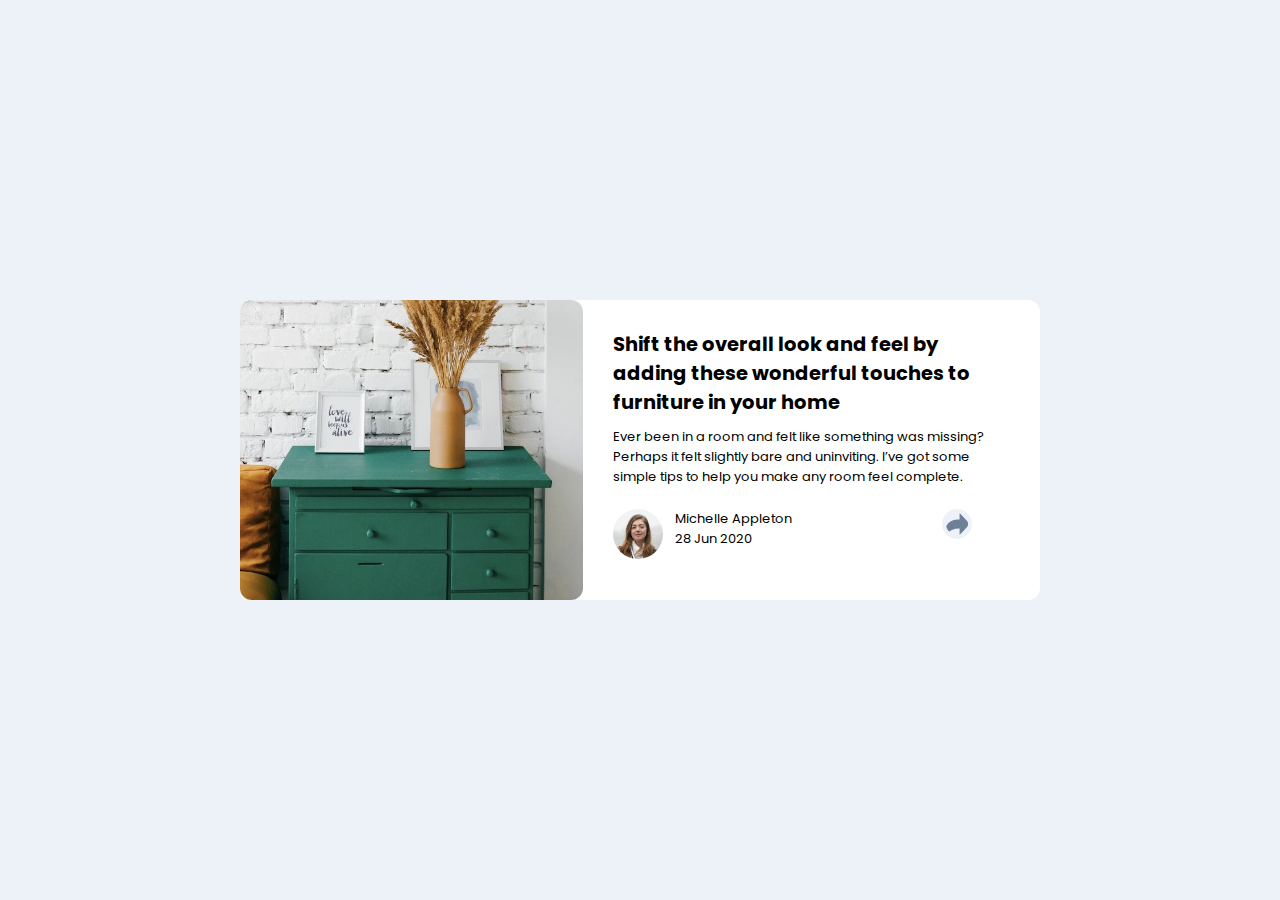
==== article-preview-component-master/index.html @ abc396d2 "article-preview" ====
<!DOCTYPE html>
<html lang="en">

<head>
  <meta charset="UTF-8">
  <meta name="viewport" content="width=device-width, initial-scale=1.0">
  <!-- displays site properly based on user's device -->

  <link rel="icon" type="image/png" sizes="32x32" href="./images/favicon-32x32.png">
  <link rel="stylesheet" href="style.css">
  <link rel="preconnect" href="https://fonts.googleapis.com">
  <link rel="preconnect" href="https://fonts.gstatic.com" crossorigin>
  <link
    href="https://fonts.googleapis.com/css2?family=Barlow+Semi+Condensed:ital,wght@0,100;0,200;0,300;0,400;0,500;0,600;0,700;0,800;0,900;1,100;1,200;1,300;1,400;1,500;1,600;1,700;1,800;1,900&family=Figtree:ital,wght@0,300..900;1,300..900&family=Fraunces:ital,opsz,wght@0,9..144,100..900;1,9..144,100..900&family=Inter:ital,opsz,wght@0,14..32,100..900;1,14..32,100..900&family=Manrope:wght@200..800&family=Montserrat:ital,wght@0,100..900;1,100..900&family=Outfit:wght@100..900&family=Poppins:ital,wght@0,100;0,200;0,300;0,400;0,500;0,600;0,700;0,800;0,900;1,100;1,200;1,300;1,400;1,500;1,600;1,700;1,800;1,900&family=Sour+Gummy:ital,wght@0,100..900;1,100..900&family=Young+Serif&display=swap"
    rel="stylesheet">

  <title>Frontend Mentor | Article preview component</title>

  <!-- Feel free to remove these styles or customise in your own stylesheet 👍 -->
  <style>
    .attribution {
      font-size: 11px;
      text-align: center;
    }

    .attribution a {
      color: hsl(228, 45%, 44%);
    }
  </style>
</head>

<body>

  <div class="main">
    <div class="image-wrapper"><img src="images/drawers.jpg" alt="image"></div>
    <div class="text">
      <div class="para">
        <h2> Shift the overall look and feel by adding these wonderful
          touches to furniture in your home</h2>
  
        <p>Ever been in a room and felt like something was missing? Perhaps
          it felt slightly bare and uninviting. I’ve got some simple tips
          to help you make any room feel complete.</p>
      </div>
      <div class="info">
        <img src="images/avatar-michelle.jpg" alt="avatar">
        <div class="title">
          <div class="name"> Michelle Appleton</div>
          <div class="date">28 Jun 2020</div>
        </div>
      
        <div class="share-container">
          <div class="share-image">
            <img src="images/icon-share.svg" alt="share icon" class="share">
          </div>
          <div class="share-popup">
            <span>SHARE</span>
            <img src="images/icon-facebook.svg" alt="Facebook">
            <img src="images/icon-twitter.svg" alt="Twitter">
            <img src="images/icon-pinterest.svg" alt="Pinterest">
          </div>
        </div>
        
    </div>

    </div>
  </div>
<script src="script.js"></script>

</body>

</html>
---- article-preview-component-master/style.css ----
*{
    margin:0;
    padding:0;
    box-sizing: border-box;
    font-family: 'Poppins', sans-serif;
}
html,body{
    height:100%;
    width:100%;
    align-items: center;
    justify-content: center;
    display: flex;
    background-color: hsl(210, 46%, 95%)
}
.main{
    display: flex;
    justify-content: center;
    height:300px;
    width:800px;
    align-items: center;
    background-color:white;
    border-radius: 12px;
}
img{
    object-fit: cover;
    width: 100%;
    height: 100%;
    border-radius: 12px;
}
.image-wrapper{
    width: 80%;
    height: 100%;
}
.text{
    display: flex;
    flex-direction: column;
    /* justify-content: flex-start; */
    /* align-items:  flex-start; */
    width: 100%;
    height: 100%; 
    padding:30px;  
    font-size: 13px;   
}
p{
    margin:10px 0px;
}
.info{
    margin:12px;
    margin-left:0px ;
    display: flex;   
}
.info img{
    width: 50px;
    height: 50px;
    border-radius: 50%; 
}
.title{
    display: flex;
    flex-direction: column;
    margin-left: 12px;

}
.share-image{
    margin-right: 0px;
    margin-left: 150px;
    height:30px;
    width:30px;
    border-radius: 50%;
    background-color:hsl(210, 46%, 95%) ;
    display: flex;
    align-items: center;
    justify-content: center;
}
.share-image img{
    height:26px;
    width:26px;
    padding: 2px;
}
.share-container {
    position: relative;
    display: inline-block;
    cursor: pointer;
  }
.share-popup{
    position:absolute;
    bottom:70px;
    right:-42px;
    background-color: rgb(46, 32, 32);
    color:white;
    padding:10px 15px;
    border-radius: 10px;
    display: flex;
    align-items: center;
    gap:12px;
    font-size: 12px;
    box-shadow: 0 2px 6px rgba(0, 0, 0, 0.2);
    z-index:10;
    display: none;
}
.share-popup::after {
    content: "";
    position: absolute;
    top: 100%;
    right: 50px;
    border-width: 8px;
    border-style: solid;
    border-color: rgb(25, 23, 23) transparent transparent transparent;
    z-index: 11;
  }

.share-popup img {
    width: 20px;
    height: 20px;
    background-color: rgb(6, 7, 7);
    border-radius: 0;
    padding: 4px;
  }
  
@media(max-width:697px){
    html, body {
        display: block; /* Remove flex centering */
        margin: 0;
        padding: 0;
        height: 100%;
      }
        .main {
            height: 100%;
            width: 100%;
            display: grid;
            grid-template-columns: 1fr;
            grid-template-rows: auto auto auto;
        }
    
        .image-wrapper {
            grid-row: 1;
            grid-column: 1;
            width: 100%;
            height: auto;
        }
    
        .text {
            display: contents;
        }
    
        .para {
            grid-row: 2;
            grid-column: 1;
            padding: 20px;
        }
    
        .title{
            z-index: 10;;
        }
        .info {
            grid-row: 3;
            grid-column: 1;
            padding: 20px;
        }
        /* Add these styles at the bottom of your existing CSS */

.info.active-share {
    background-color: hsl(217, 19%, 35%);
    color: white;
    justify-content: center;
    align-items: center;
    padding: 20px;
    border-radius: 10px;
    /* position: relative; */
  }
  
  .info.active-share img[alt="avatar"],
  .info.active-share .title,
  .info.active-share .share-image {
    display: none;
  }
  
  .info.active-share .share-popup {
    display: flex !important;
    background-color: transparent;
    box-shadow: none;
    position: static;
    padding: 0;
    gap: 15px;
    font-size: 14px;
  }
  
  .info.active-share .share-popup::after {
    content: none;
  }
  
  .info.active-share .share-popup img {
    background-color: transparent;
    padding: 0;
  }
  
    }
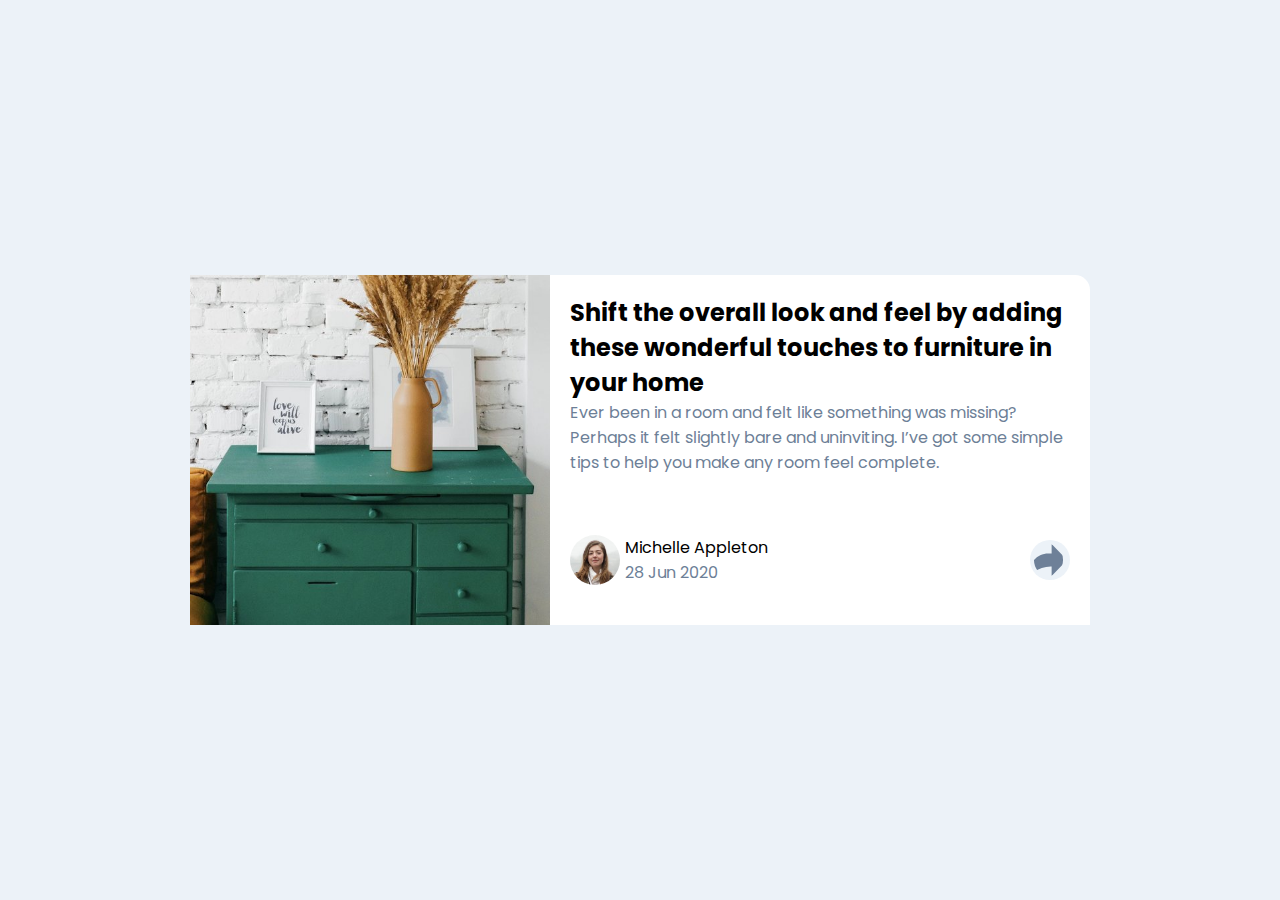
==== commit 331088af: "updated code" ====
--- a/article-preview-component-master/index.html
+++ b/article-preview-component-master/index.html
@@ -34,35 +34,32 @@
   <div class="main">
     <div class="image-wrapper"><img src="images/drawers.jpg" alt="image"></div>
     <div class="text">
-      <div class="para">
         <h2> Shift the overall look and feel by adding these wonderful
           touches to furniture in your home</h2>
   
         <p>Ever been in a room and felt like something was missing? Perhaps
           it felt slightly bare and uninviting. I’ve got some simple tips
           to help you make any room feel complete.</p>
-      </div>
-      <div class="info">
+    </div>
+    <div class="info ">
         <img src="images/avatar-michelle.jpg" alt="avatar">
         <div class="title">
           <div class="name"> Michelle Appleton</div>
           <div class="date">28 Jun 2020</div>
         </div>
-      
-        <div class="share-container">
-          <div class="share-image">
-            <img src="images/icon-share.svg" alt="share icon" class="share">
-          </div>
-          <div class="share-popup">
-            <span>SHARE</span>
+          <div class="share-popup ">
+            <div class="links">
+              <span>SHARE</span>
             <img src="images/icon-facebook.svg" alt="Facebook">
             <img src="images/icon-twitter.svg" alt="Twitter">
             <img src="images/icon-pinterest.svg" alt="Pinterest">
+            </div>
           </div>
-        </div>
-        
-    </div>
-
+          <div class="share-container">
+            <div class="share-image">
+              <img src="images/icon-share.svg" alt="share icon" class="share">
+            </div>
+          </div>
     </div>
   </div>
 <script src="script.js"></script>
--- a/article-preview-component-master/style.css
+++ b/article-preview-component-master/style.css
@@ -4,7 +4,11 @@
     box-sizing: border-box;
     font-family: 'Poppins', sans-serif;
 }
-html,body{
+html, body {
+    height: 100%;
+    width: 100%;
+  }
+body{
     height:100%;
     width:100%;
     align-items: center;
@@ -13,190 +17,172 @@
     background-color: hsl(210, 46%, 95%)
 }
 .main{
-    display: flex;
-    justify-content: center;
-    height:300px;
-    width:800px;
-    align-items: center;
-    background-color:white;
-    border-radius: 12px;
+    width: 900px;
+    height: 350px;
+    display: grid;
+    grid-template-rows: 1fr 1fr;
+    grid-template-columns: 1fr 1.5fr;
+    border-radius: 15px;
+    background-color: white;
 }
-img{
-    object-fit: cover;
+p , .date{
+    color: hsl(214, 17%, 51%);
+}
+.image-wrapper{
+    width:100%;
+    height:100%;
+    grid-column: 1/2;
+    grid-row: 1/3;
+}
+.image-wrapper img{
     width: 100%;
     height: 100%;
-    border-radius: 12px;
-}
-.image-wrapper{
-    width: 80%;
-    height: 100%;
+    object-fit: cover;
+    display: block;
 }
 .text{
-    display: flex;
-    flex-direction: column;
-    /* justify-content: flex-start; */
-    /* align-items:  flex-start; */
-    width: 100%;
-    height: 100%; 
-    padding:30px;  
-    font-size: 13px;   
-}
-p{
-    margin:10px 0px;
+    padding:20px;
+    grid-column: 2/3;
+    grid-row:1/2;
 }
 .info{
-    margin:12px;
-    margin-left:0px ;
-    display: flex;   
+    display: flex;
+    padding-left:20px;
+    grid-column: 2/3;
+    grid-row:2/3;
+    position:relative;
+    background-color: white;
+
 }
 .info img{
-    width: 50px;
-    height: 50px;
-    border-radius: 50%; 
+    width:50px;
+    height:50px;
+    border-radius: 50%;
+    align-self: center;
 }
 .title{
+    align-self: center;
+    padding:5px;;
+}
+.share-popup{
+    position: absolute;
+    background-color: hsl(217, 19%, 35%);
+    color: white;
+    bottom: 110px;
+    right:10px;
+    padding: 10px 20px;
+    border-radius: 10px;
+    gap: 10px;
+    align-items: center;
+    justify-items: center;
+    justify-content: space-between;
+    font-size: 12px;;
+    display: none;
+}
+.share-popup img{
+    height:20px;
+    width:20px;
+    margin: 0px 8px;
+    border-radius: 0%;
+}
+.share-popup span{
+    align-items: center;
+    letter-spacing: 3px;
+    font-size: 12px;
+    font-weight: 200;
+}
+.share-popup::after{
+    content: '';
+    position: absolute;
+    bottom: -28px;
+    left: 60%;
+    transform: translateX(120%);
+    border-width: 15px;
+    border-style: solid;
+    border-color: hsl(217, 19%, 35%) transparent transparent transparent;
+    z-index:10;
+}
+.share-container{
+    height:40px;
+    width:40px;
+    border-radius: 50%;
+    align-self: center;
+    justify-self: end;
+    background-color: hsl(210, 46%, 95%);
     display: flex;
-    flex-direction: column;
-    margin-left: 12px;
-
+    margin-right: 20px;
+    margin-left: auto;
 }
 .share-image{
-    margin-right: 0px;
-    margin-left: 150px;
-    height:30px;
-    width:30px;
-    border-radius: 50%;
-    background-color:hsl(210, 46%, 95%) ;
     display: flex;
     align-items: center;
     justify-content: center;
 }
-.share-image img{
-    height:26px;
-    width:26px;
-    padding: 2px;
+
+.share-container img{
+    width: 80%;
+    height: 80%;
+    object-fit: cover;
+    display: block;
 }
-.share-container {
-    position: relative;
-    display: inline-block;
-    cursor: pointer;
-  }
-.share-popup{
-    position:absolute;
-    bottom:70px;
-    right:-42px;
-    background-color: rgb(46, 32, 32);
-    color:white;
-    padding:10px 15px;
-    border-radius: 10px;
-    display: flex;
-    align-items: center;
-    gap:12px;
-    font-size: 12px;
-    box-shadow: 0 2px 6px rgba(0, 0, 0, 0.2);
-    z-index:10;
-    display: none;
-}
-.share-popup::after {
-    content: "";
-    position: absolute;
-    top: 100%;
-    right: 50px;
-    border-width: 8px;
-    border-style: solid;
-    border-color: rgb(25, 23, 23) transparent transparent transparent;
-    z-index: 11;
-  }
-
-.share-popup img {
-    width: 20px;
-    height: 20px;
-    background-color: rgb(6, 7, 7);
-    border-radius: 0;
-    padding: 4px;
-  }
-  
-@media(max-width:697px){
-    html, body {
-        display: block; /* Remove flex centering */
-        margin: 0;
-        padding: 0;
-        height: 100%;
-      }
-        .main {
-            height: 100%;
-            width: 100%;
-            display: grid;
-            grid-template-columns: 1fr;
-            grid-template-rows: auto auto auto;
-        }
-    
-        .image-wrapper {
-            grid-row: 1;
-            grid-column: 1;
-            width: 100%;
-            height: auto;
-        }
-    
-        .text {
-            display: contents;
-        }
-    
-        .para {
-            grid-row: 2;
-            grid-column: 1;
-            padding: 20px;
-        }
-    
-        .title{
-            z-index: 10;;
-        }
-        .info {
-            grid-row: 3;
-            grid-column: 1;
-            padding: 20px;
-        }
-        /* Add these styles at the bottom of your existing CSS */
-
-.info.active-share {
-    background-color: hsl(217, 19%, 35%);
-    color: white;
-    justify-content: center;
-    align-items: center;
-    padding: 20px;
-    border-radius: 10px;
-    /* position: relative; */
-  }
-  
-  .info.active-share img[alt="avatar"],
-  .info.active-share .title,
-  .info.active-share .share-image {
-    display: none;
-  }
-  
-  .info.active-share .share-popup {
-    display: flex !important;
-    background-color: transparent;
-    box-shadow: none;
-    position: static;
-    padding: 0;
-    gap: 15px;
-    font-size: 14px;
-  }
-  
-  .info.active-share .share-popup::after {
-    content: none;
-  }
-  
-  .info.active-share .share-popup img {
-    background-color: transparent;
-    padding: 0;
-  }
-  
+@media(max-width:650px){
+    .main{
+        height:100%;
+        width:100%;
+        grid-template-rows: 1fr 1fr 1fr;
+        grid-template-columns: 1fr;
+        overflow: scroll;
+        border-radius: 0px;
+    }
+    .image-wrapper{
+        grid-column: 1/2;
+        grid-row: 1/2;
+    }
+    .text{
+        grid-column: 1/2;
+        grid-row: 2/3;
+    }
+    .info{
+        grid-column: 1/2;
+        grid-row: 3/4;
+        transition:all 0.3s ease-in-out;
+    }
+    .change img[alt='avatar'],.change .title{
+        display: none;
+    }
+    .change{
+        position:relative;
+        background-color: hsl(217, 19%, 35%);
+        display:flex;
+        color:white;
+        align-items: center;
+        justify-content: center;
+    }
+    .share-popup{
+        display: none;
+    }
+    .share-popup::after {
+        content: none !important;
+    }
+    .new-share-popup {
+        display: flex;
+        position: relative;  /* Fixed at the bottom */
+        bottom: 0;        /* Position it at the bottom */
+        left: 0;          /* Align to the left */
+        width: 50%;      /* Full width */
+        justify-content: space-around; /* Equal space between icons */
+        background-color: hsl(217, 19%, 35%);
+        padding: 10px 0;  /* Adjust padding to give some space around */
+        z-index: 10;      /* Ensure it's on top */
     }
     
+    .new-share-popup img {
+        height: 24px;
+        width: 24px;
+        margin: 0px 15px;
+        object-fit: contain; /* Ensure icons are not stretched */
+    }
+    
+}
 
 
-
-  
-  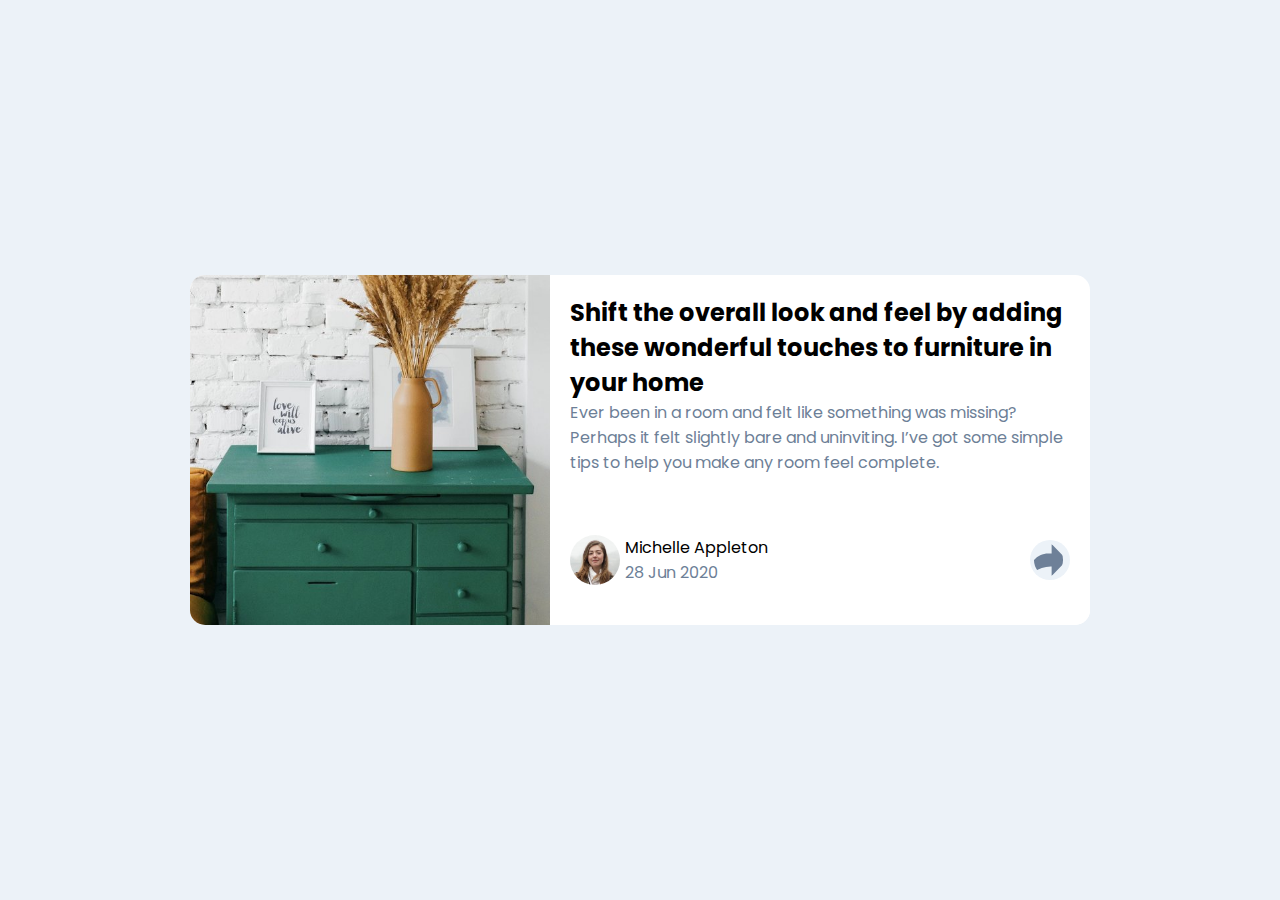
==== commit d6c21b84: "new changes" ====
--- a/article-preview-component-master/index.html
+++ b/article-preview-component-master/index.html
@@ -50,9 +50,15 @@
           <div class="share-popup ">
             <div class="links">
               <span>SHARE</span>
-            <img src="images/icon-facebook.svg" alt="Facebook">
-            <img src="images/icon-twitter.svg" alt="Twitter">
-            <img src="images/icon-pinterest.svg" alt="Pinterest">
+              <a href="https://facebook.com" target="_blank">
+                <img src="images/icon-facebook.svg" alt="Facebook">
+              </a>
+              <a href="https://twitter.com" target="_blank">
+                <img src="images/icon-twitter.svg" alt="Twitter">
+              </a>
+              <a href="https://pinterest.com" target="_blank">
+                <img src="images/icon-pinterest.svg" alt="Pinterest">
+              </a>              
             </div>
           </div>
           <div class="share-container">
--- a/article-preview-component-master/style.css
+++ b/article-preview-component-master/style.css
@@ -23,6 +23,7 @@
     grid-template-rows: 1fr 1fr;
     grid-template-columns: 1fr 1.5fr;
     border-radius: 15px;
+    overflow: hidden; 
     background-color: white;
 }
 p , .date{
@@ -169,17 +170,17 @@
         position: relative;  /* Fixed at the bottom */
         bottom: 0;        /* Position it at the bottom */
         left: 0;          /* Align to the left */
-        width: 50%;      /* Full width */
+        width: 80%;      /* Full width */
         justify-content: space-around; /* Equal space between icons */
         background-color: hsl(217, 19%, 35%);
-        padding: 10px 0;  /* Adjust padding to give some space around */
-        z-index: 10;      /* Ensure it's on top */
+        padding: 10px 0;  
+        z-index: 10;      
     }
     
     .new-share-popup img {
         height: 24px;
         width: 24px;
-        margin: 0px 15px;
+        margin: 0px 2vw;
         object-fit: contain; /* Ensure icons are not stretched */
     }
     
